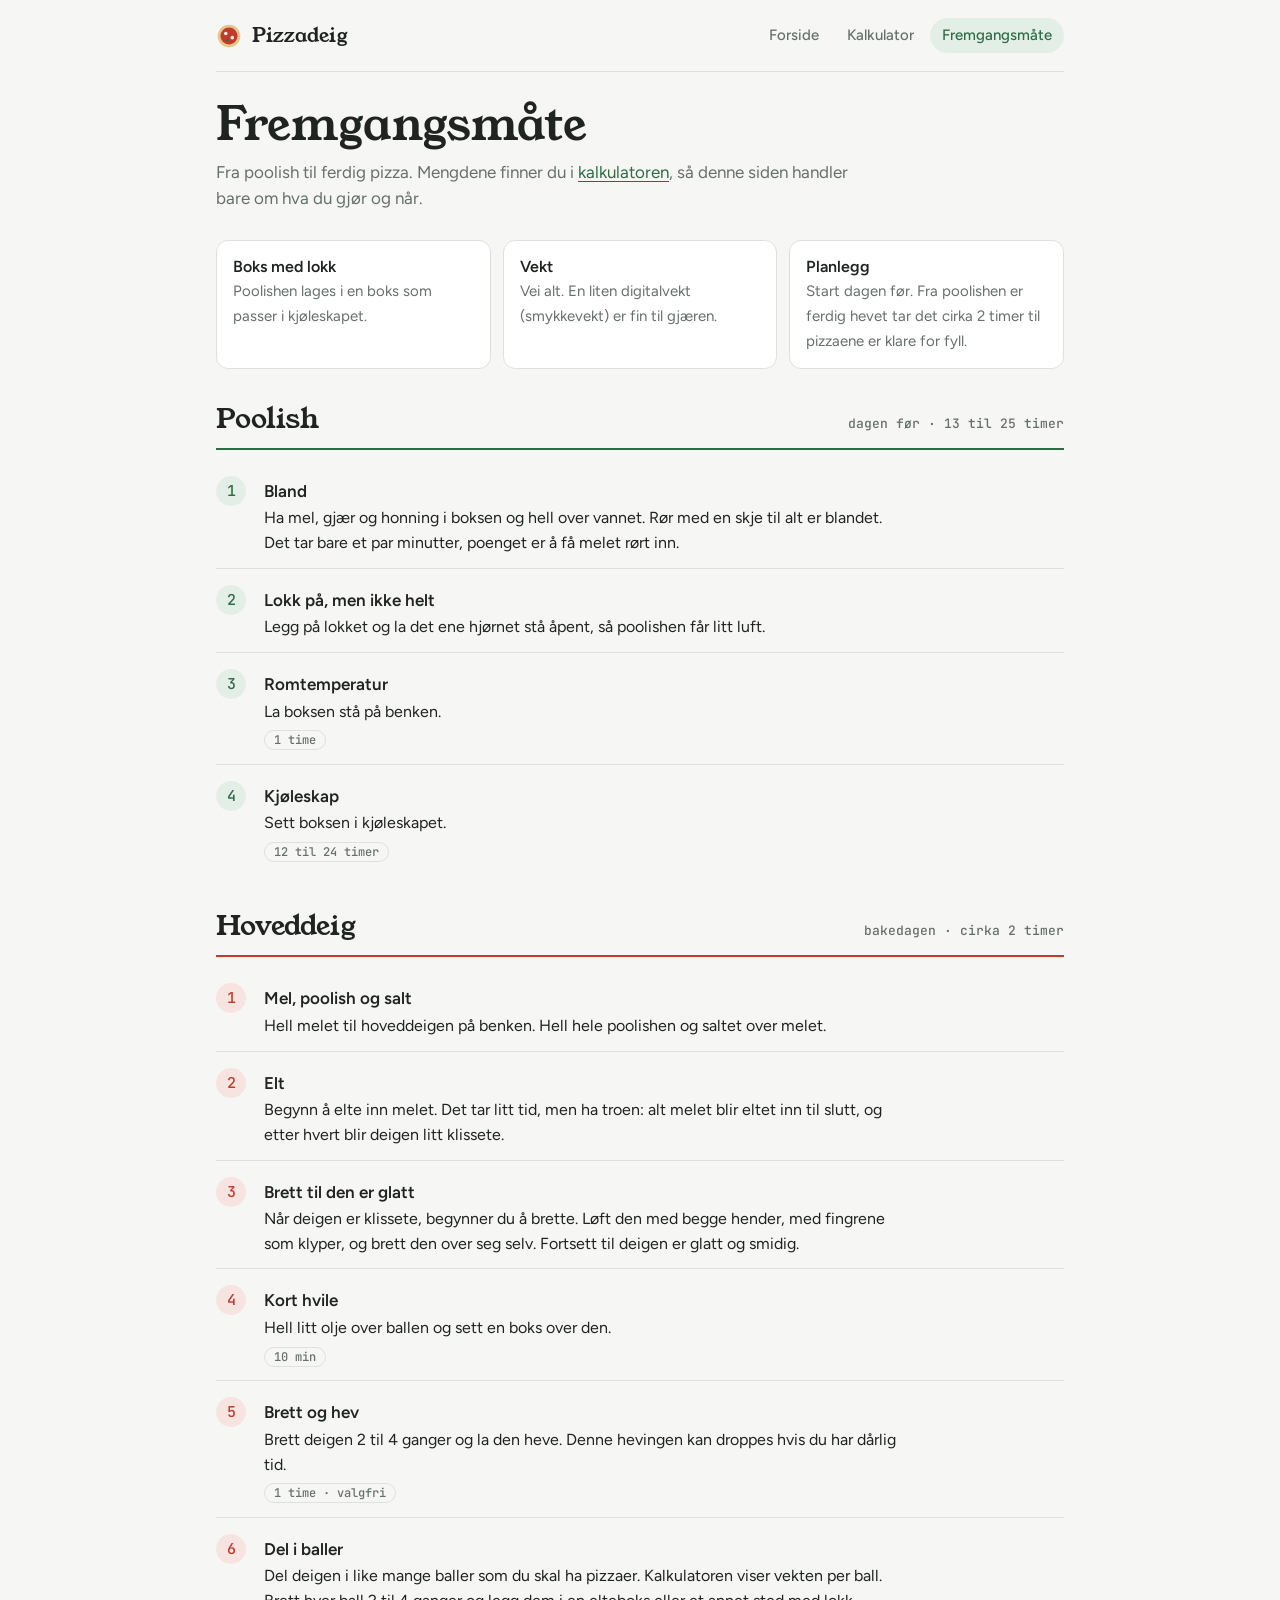
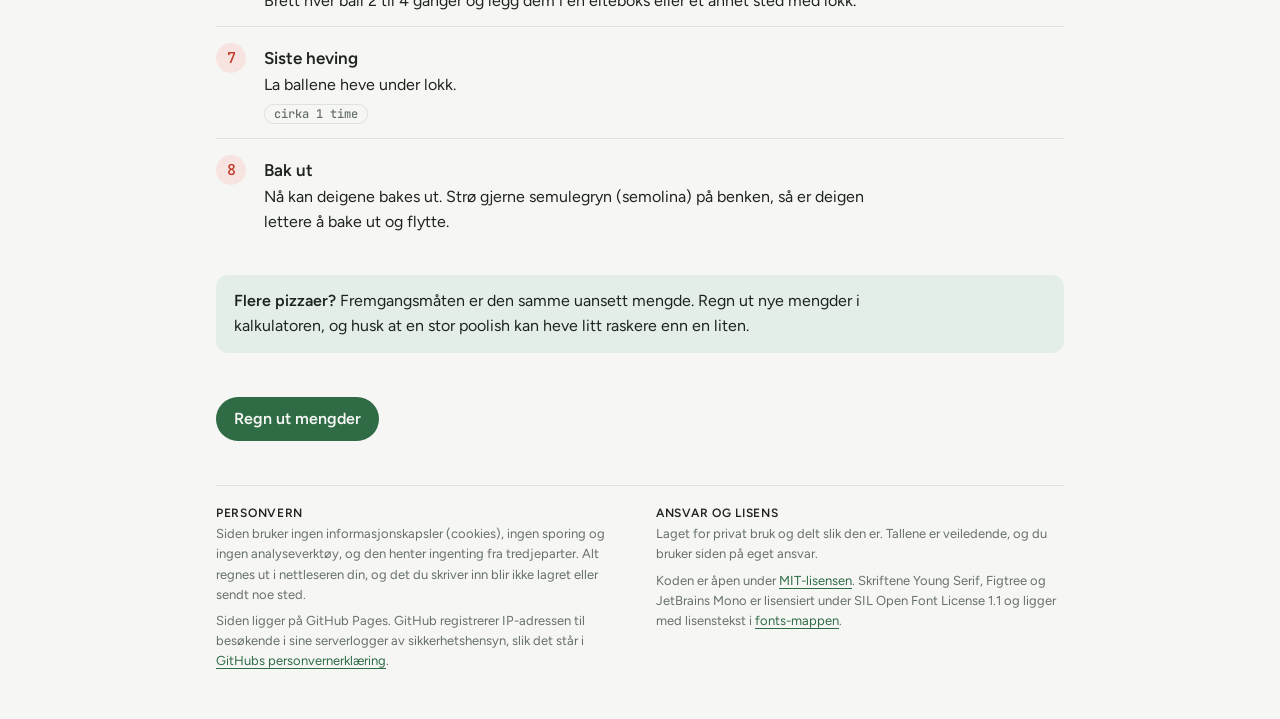
==== fremgangsmate.html @ bffe51b9 "Legg til forside og fremgangsmåte, flytt kalkulatoren til egen side Co-Authored-By: Claude Opus 5.5 " ====
<!doctype html>
<html lang="no">
<head>
<meta charset="utf-8">
<meta name="viewport" content="width=device-width, initial-scale=1">
<title>Fremgangsmåte · Pizzadeig</title>
<meta name="description" content="Steg for steg fra poolish til ferdig napolitansk pizza.">
<link rel="icon" href="data:image/svg+xml,%3Csvg xmlns='http://www.w3.org/2000/svg' viewBox='0 0 32 32'%3E%3Ccircle cx='16' cy='16' r='14' fill='%23e8c58a'/%3E%3Ccircle cx='16' cy='16' r='10.5' fill='%23c23b2a'/%3E%3Ccircle cx='12' cy='13' r='2.2' fill='%23f6f1e4'/%3E%3Ccircle cx='20' cy='18' r='2.2' fill='%23f6f1e4'/%3E%3Ccircle cx='14' cy='21' r='1.6' fill='%232f6b45'/%3E%3C/svg%3E">
<link rel="stylesheet" href="style.css">
<style>
.prep { display: grid; grid-template-columns: repeat(auto-fit, minmax(240px, 1fr)); gap: 12px; }
.prep div { background: var(--surface); border: 1px solid var(--line); border-radius: 12px; padding: 14px 16px; }
.prep b { display: block; font-weight: 600; }
.prep span { color: var(--muted); font-size: 15px; }
.phase { display: grid; gap: 14px; }
.phase-head { display: flex; flex-wrap: wrap; align-items: baseline; justify-content: space-between; gap: 4px 16px; border-bottom: 2px solid var(--line); padding-bottom: 8px; }
.phase-head h2 { font-family: var(--display); font-weight: 400; font-size: 28px; margin: 0; }
.phase-head .when { font: 500 13px var(--mono); color: var(--muted); }
.phase.pool .phase-head { border-color: var(--basil); }
.phase.main .phase-head { border-color: var(--tomato); }
ol.steps { list-style: none; counter-reset: s; margin: 0; padding: 0; display: grid; gap: 4px; }
ol.steps li { counter-increment: s; display: grid; grid-template-columns: 36px 1fr; gap: 12px; padding: 12px 0; border-bottom: 1px solid var(--line); }
ol.steps li:last-child { border-bottom: 0; }
ol.steps li::before { content: counter(s); font: 500 15px var(--mono); width: 30px; height: 30px; border-radius: 50%; display: grid; place-items: center; background: var(--basil-soft); color: var(--basil); }
.phase.main ol.steps li::before { background: var(--tomato-soft); color: var(--tomato); }
ol.steps h3 { margin: 2px 0 2px; font-size: 17px; font-weight: 600; }
ol.steps p { margin: 0; max-width: 64ch; }
.time { display: inline-block; margin-top: 6px; font: 500 12px var(--mono); color: var(--muted); border: 1px solid var(--line); border-radius: 999px; padding: 1px 9px; }
.tip { background: var(--basil-soft); border-radius: 12px; padding: 14px 18px; }
.tip p { margin: 0; max-width: 70ch; }
.cta { display: inline-block; background: var(--basil); color: var(--bg); text-decoration: none; font-weight: 600; padding: 10px 18px; border-radius: 999px; }
.cta:hover { filter: brightness(1.08); }
</style>
</head>
<body>
<div class="wrap">
  <nav class="site-nav" aria-label="Hovedmeny"><a class="brand" href="index.html"><svg viewBox="0 0 32 32" aria-hidden="true"><circle cx="16" cy="16" r="14" fill="#e8c58a"/><circle cx="16" cy="16" r="10.5" fill="#c23b2a"/><circle cx="12" cy="13" r="2.2" fill="#f6f1e4"/><circle cx="20" cy="18" r="2.2" fill="#f6f1e4"/><circle cx="14" cy="21" r="1.6" fill="#2f6b45"/></svg>Pizzadeig</a><ul><li><a href="index.html">Forside</a></li><li><a href="kalkulator.html">Kalkulator</a></li><li><a href="fremgangsmate.html" aria-current="page">Fremgangsmåte</a></li></ul></nav>
  <header>
    <h1>Fremgangsmåte</h1>
    <p class="lede">Fra poolish til ferdig pizza. Mengdene finner du i <a href="kalkulator.html">kalkulatoren</a>, så denne siden handler bare om hva du gjør og når.</p>
  </header>

  <section class="prep" aria-label="Før du starter">
    <div><b>Boks med lokk</b><span>Poolishen lages i en boks som passer i kjøleskapet.</span></div>
    <div><b>Vekt</b><span>Vei alt. En liten digitalvekt (smykkevekt) er fin til gjæren.</span></div>
    <div><b>Planlegg</b><span>Start dagen før. Fra poolishen er ferdig hevet tar det cirka 2 timer til pizzaene er klare for fyll.</span></div>
  </section>

  <section class="phase pool">
    <div class="phase-head"><h2>Poolish</h2><span class="when">dagen før · 13 til 25 timer</span></div>
    <ol class="steps">
      <li><div><h3>Bland</h3><p>Ha mel, gjær og honning i boksen og hell over vannet. Rør med en skje til alt er blandet. Det tar bare et par minutter, poenget er å få melet rørt inn.</p></div></li>
      <li><div><h3>Lokk på, men ikke helt</h3><p>Legg på lokket og la det ene hjørnet stå åpent, så poolishen får litt luft.</p></div></li>
      <li><div><h3>Romtemperatur</h3><p>La boksen stå på benken.</p><span class="time">1 time</span></div></li>
      <li><div><h3>Kjøleskap</h3><p>Sett boksen i kjøleskapet.</p><span class="time">12 til 24 timer</span></div></li>
    </ol>
  </section>

  <section class="phase main">
    <div class="phase-head"><h2>Hoveddeig</h2><span class="when">bakedagen · cirka 2 timer</span></div>
    <ol class="steps">
      <li><div><h3>Mel, poolish og salt</h3><p>Hell melet til hoveddeigen på benken. Hell hele poolishen og saltet over melet.</p></div></li>
      <li><div><h3>Elt</h3><p>Begynn å elte inn melet. Det tar litt tid, men ha troen: alt melet blir eltet inn til slutt, og etter hvert blir deigen litt klissete.</p></div></li>
      <li><div><h3>Brett til den er glatt</h3><p>Når deigen er klissete, begynner du å brette. Løft den med begge hender, med fingrene som klyper, og brett den over seg selv. Fortsett til deigen er glatt og smidig.</p></div></li>
      <li><div><h3>Kort hvile</h3><p>Hell litt olje over ballen og sett en boks over den.</p><span class="time">10 min</span></div></li>
      <li><div><h3>Brett og hev</h3><p>Brett deigen 2 til 4 ganger og la den heve. Denne hevingen kan droppes hvis du har dårlig tid.</p><span class="time">1 time · valgfri</span></div></li>
      <li><div><h3>Del i baller</h3><p>Del deigen i like mange baller som du skal ha pizzaer. Kalkulatoren viser vekten per ball. Brett hver ball 2 til 4 ganger og legg dem i en elteboks eller et annet sted med lokk.</p></div></li>
      <li><div><h3>Siste heving</h3><p>La ballene heve under lokk.</p><span class="time">cirka 1 time</span></div></li>
      <li><div><h3>Bak ut</h3><p>Nå kan deigene bakes ut. Strø gjerne semulegryn (semolina) på benken, så er deigen lettere å bake ut og flytte.</p></div></li>
    </ol>
  </section>

  <div class="tip"><p><strong>Flere pizzaer?</strong> Fremgangsmåten er den samme uansett mengde. Regn ut nye mengder i kalkulatoren, og husk at en stor poolish kan heve litt raskere enn en liten.</p></div>
  <p><a class="cta" href="kalkulator.html">Regn ut mengder</a></p>

  <footer class="about">
    <div>
      <h2>Personvern</h2>
      <p>Siden bruker ingen informasjonskapsler (cookies), ingen sporing og ingen analyseverktøy, og den henter ingenting fra tredjeparter. Alt regnes ut i nettleseren din, og det du skriver inn blir ikke lagret eller sendt noe sted.</p>
      <p>Siden ligger på GitHub Pages. GitHub registrerer IP-adressen til besøkende i sine serverlogger av sikkerhetshensyn, slik det står i <a href="https://docs.github.com/en/site-policy/privacy-policies/github-general-privacy-statement" rel="noopener">GitHubs personvernerklæring</a>.</p>
    </div>
    <div>
      <h2>Ansvar og lisens</h2>
      <p>Laget for privat bruk og delt slik den er. Tallene er veiledende, og du bruker siden på eget ansvar.</p>
      <p>Koden er åpen under <a href="https://github.com/PederMyhrer/pizzadeig/blob/main/LICENSE" rel="noopener">MIT-lisensen</a>. Skriftene Young Serif, Figtree og JetBrains Mono er lisensiert under SIL Open Font License 1.1 og ligger med lisenstekst i <a href="https://github.com/PederMyhrer/pizzadeig/tree/main/fonts" rel="noopener">fonts-mappen</a>.</p>
    </div>
  </footer>
</div>

</body>
</html>
---- style.css ----
/* Felles stil for alle sider: lokale fonter, fargetokens, meny og bunntekst */
@font-face { font-family: "Young Serif"; src: url("fonts/young-serif-latin-400-normal.woff2") format("woff2"); font-weight: 400; font-display: swap; }
@font-face { font-family: "Figtree"; src: url("fonts/figtree-latin-400-normal.woff2") format("woff2"); font-weight: 400; font-display: swap; }
@font-face { font-family: "Figtree"; src: url("fonts/figtree-latin-500-normal.woff2") format("woff2"); font-weight: 500; font-display: swap; }
@font-face { font-family: "Figtree"; src: url("fonts/figtree-latin-600-normal.woff2") format("woff2"); font-weight: 600; font-display: swap; }
@font-face { font-family: "JetBrains Mono"; src: url("fonts/jetbrains-mono-latin-500-normal.woff2") format("woff2"); font-weight: 500; font-display: swap; }

:root {
  --bg: #f6f7f4; --surface: #ffffff; --ink: #1f2420; --muted: #66706a;
  --line: #dde2dc; --basil: #2f6b45; --basil-soft: #e3efe6; --tomato: #c23b2a; --tomato-soft: #f7e4e0;
  --display: "Young Serif", Georgia, serif;
  --body: "Figtree", system-ui, sans-serif;
  --mono: "JetBrains Mono", ui-monospace, monospace;
  color-scheme: light;
}
@media (prefers-color-scheme: dark) {
  :root {
    --bg: #141815; --surface: #1c211d; --ink: #e9ede8; --muted: #9aa49d;
    --line: #2e3530; --basil: #7cc495; --basil-soft: #1f3327; --tomato: #ef7462; --tomato-soft: #3a211d;
    color-scheme: dark;
  }
}

*, *::before, *::after { box-sizing: border-box; }
html { -webkit-text-size-adjust: 100%; }
body { margin: 0; background: var(--bg); color: var(--ink); font-family: var(--body); font-size: 16px; line-height: 1.55; }
.wrap { max-width: 880px; margin: 0 auto; padding-inline: 16px; padding-block: 0 48px; display: grid; gap: 28px; }
h1, h2, h3 { text-wrap: balance; }
h1 { font-family: var(--display); font-weight: 400; font-size: clamp(30px, 6.5vw, 46px); line-height: 1.1; margin: 0; }
.lede { color: var(--muted); margin: 8px 0 0; max-width: 60ch; font-size: 17px; }
.num { font-family: var(--mono); font-variant-numeric: tabular-nums; }
a { color: var(--basil); text-underline-offset: 3px; }
a:focus-visible, button:focus-visible, input:focus-visible { outline: 2px solid var(--basil); outline-offset: 2px; }

/* Meny */
.site-nav { display: flex; flex-wrap: wrap; align-items: center; justify-content: space-between; gap: 8px 20px; padding-block: 18px; border-bottom: 1px solid var(--line); }
.brand { display: inline-flex; align-items: center; gap: 10px; font-family: var(--display); font-size: 20px; color: var(--ink); text-decoration: none; }
.brand svg { width: 26px; height: 26px; flex: none; }
.site-nav ul { display: flex; gap: 4px; list-style: none; margin: 0; padding: 0; }
.site-nav ul a { display: block; padding: 6px 12px; border-radius: 999px; color: var(--muted); text-decoration: none; font-weight: 500; font-size: 15px; }
.site-nav ul a:hover { color: var(--ink); background: var(--surface); }
.site-nav ul a[aria-current="page"] { color: var(--basil); background: var(--basil-soft); }

/* Bunntekst */
footer.about { border-top: 1px solid var(--line); padding-top: 20px; color: var(--muted); font-size: 13px; display: grid; grid-template-columns: repeat(auto-fit, minmax(260px, 1fr)); gap: 16px 32px; }
footer.about h2 { font: 600 12px var(--body); letter-spacing: .06em; text-transform: uppercase; color: var(--ink); margin: 0 0 4px; }
footer.about p { margin: 0; max-width: 70ch; }
footer.about p + p { margin-top: 6px; }
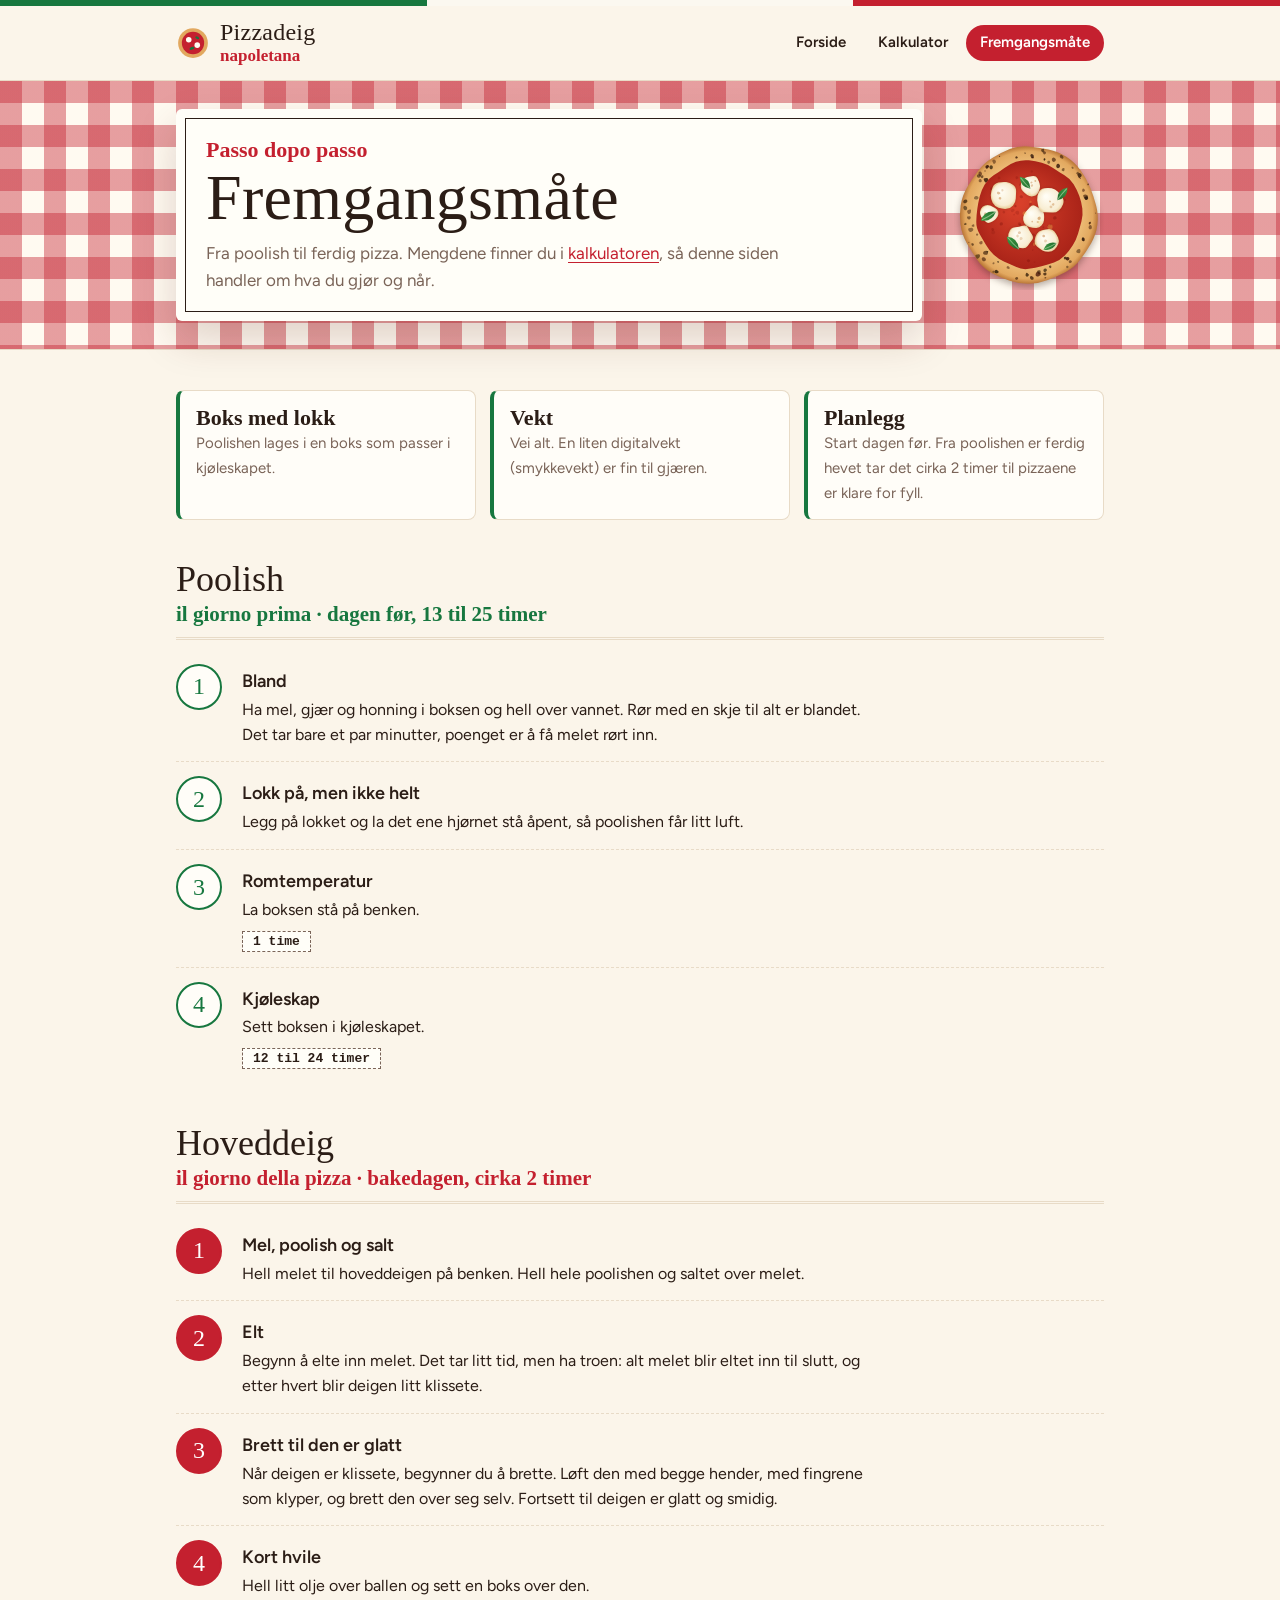
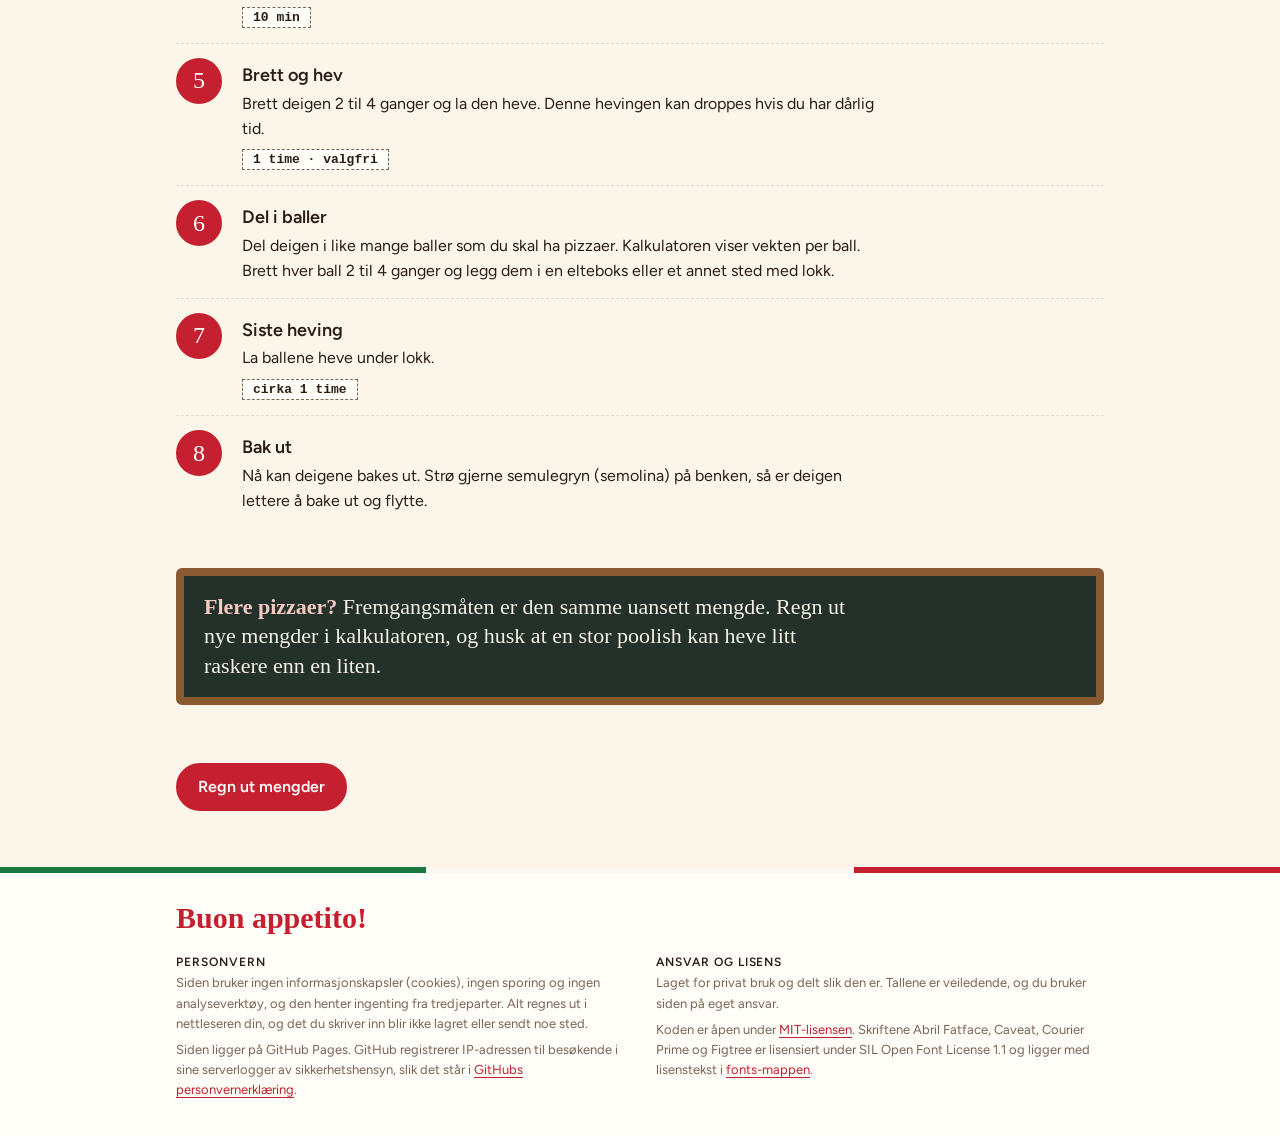
==== commit 6fb96251: "Pizzeria-design: rutete duk, tavle, bestillingslapp og tegnet margherita Co-Authored-By: Claude Opus" ====
--- a/fremgangsmate.html
+++ b/fremgangsmate.html
@@ -5,41 +5,45 @@
 <meta name="viewport" content="width=device-width, initial-scale=1">
 <title>Fremgangsmåte · Pizzadeig</title>
 <meta name="description" content="Steg for steg fra poolish til ferdig napolitansk pizza.">
-<link rel="icon" href="data:image/svg+xml,%3Csvg xmlns='http://www.w3.org/2000/svg' viewBox='0 0 32 32'%3E%3Ccircle cx='16' cy='16' r='14' fill='%23e8c58a'/%3E%3Ccircle cx='16' cy='16' r='10.5' fill='%23c23b2a'/%3E%3Ccircle cx='12' cy='13' r='2.2' fill='%23f6f1e4'/%3E%3Ccircle cx='20' cy='18' r='2.2' fill='%23f6f1e4'/%3E%3Ccircle cx='14' cy='21' r='1.6' fill='%232f6b45'/%3E%3C/svg%3E">
+<meta name="theme-color" content="#c4202f">
+<link rel="icon" href="data:image/svg+xml,%3Csvg xmlns='http://www.w3.org/2000/svg' viewBox='0 0 32 32'%3E%3Ccircle cx='16' cy='16' r='14' fill='%23e2a85f'/%3E%3Ccircle cx='16' cy='16' r='10.5' fill='%23c4202f'/%3E%3Ccircle cx='12' cy='13' r='2.6' fill='%23fffdf4'/%3E%3Ccircle cx='20' cy='18' r='2.6' fill='%23fffdf4'/%3E%3Cellipse cx='15' cy='21' rx='2.4' ry='1.3' fill='%2317773f'/%3E%3C/svg%3E">
 <link rel="stylesheet" href="style.css">
 <style>
-.prep { display: grid; grid-template-columns: repeat(auto-fit, minmax(240px, 1fr)); gap: 12px; }
-.prep div { background: var(--surface); border: 1px solid var(--line); border-radius: 12px; padding: 14px 16px; }
-.prep b { display: block; font-weight: 600; }
+.btns { display: flex; flex-wrap: wrap; gap: 10px; margin-top: 18px; }
+.btn { display: inline-block; padding: 10px 20px; border-radius: 999px; font-weight: 600; text-decoration: none; border: 2px solid var(--red); }
+.btn.solid { background: var(--red); color: #fff; }
+.btn.solid:hover { filter: brightness(1.08); }
+.btn.ghost { color: var(--red); }
+.btn.ghost:hover { background: var(--red-soft); }
+
+.prep { display: grid; grid-template-columns: repeat(auto-fit, minmax(240px, 1fr)); gap: 14px; }
+.prep div { background: var(--surface); border: 1px solid var(--line); border-left: 4px solid var(--green); border-radius: 8px; padding: 14px 16px; }
+.prep b { display: block; font: 700 22px var(--hand); }
 .prep span { color: var(--muted); font-size: 15px; }
-.phase { display: grid; gap: 14px; }
-.phase-head { display: flex; flex-wrap: wrap; align-items: baseline; justify-content: space-between; gap: 4px 16px; border-bottom: 2px solid var(--line); padding-bottom: 8px; }
-.phase-head h2 { font-family: var(--display); font-weight: 400; font-size: 28px; margin: 0; }
-.phase-head .when { font: 500 13px var(--mono); color: var(--muted); }
-.phase.pool .phase-head { border-color: var(--basil); }
-.phase.main .phase-head { border-color: var(--tomato); }
-ol.steps { list-style: none; counter-reset: s; margin: 0; padding: 0; display: grid; gap: 4px; }
-ol.steps li { counter-increment: s; display: grid; grid-template-columns: 36px 1fr; gap: 12px; padding: 12px 0; border-bottom: 1px solid var(--line); }
+.phase { display: grid; gap: 10px; }
+.phase .section-title { padding-bottom: 10px; border-bottom: 3px double var(--line); }
+.phase.main .section-title small { color: var(--red); }
+ol.steps { list-style: none; counter-reset: s; margin: 0; padding: 0; }
+ol.steps li { counter-increment: s; display: grid; grid-template-columns: 52px 1fr; gap: 14px; padding: 14px 0; border-bottom: 1px dashed var(--line); }
 ol.steps li:last-child { border-bottom: 0; }
-ol.steps li::before { content: counter(s); font: 500 15px var(--mono); width: 30px; height: 30px; border-radius: 50%; display: grid; place-items: center; background: var(--basil-soft); color: var(--basil); }
-.phase.main ol.steps li::before { background: var(--tomato-soft); color: var(--tomato); }
-ol.steps h3 { margin: 2px 0 2px; font-size: 17px; font-weight: 600; }
+ol.steps li::before { content: counter(s); font: 400 24px var(--display); width: 46px; height: 46px; border-radius: 50%; display: grid; place-items: center; color: var(--green); border: 2px solid var(--green); background: var(--surface); }
+.phase.main ol.steps li::before { color: #fff; border-color: var(--red); background: var(--red); }
+ol.steps h3 { margin: 4px 0 2px; font-size: 18px; font-weight: 600; }
 ol.steps p { margin: 0; max-width: 64ch; }
-.time { display: inline-block; margin-top: 6px; font: 500 12px var(--mono); color: var(--muted); border: 1px solid var(--line); border-radius: 999px; padding: 1px 9px; }
-.tip { background: var(--basil-soft); border-radius: 12px; padding: 14px 18px; }
-.tip p { margin: 0; max-width: 70ch; }
-.cta { display: inline-block; background: var(--basil); color: var(--bg); text-decoration: none; font-weight: 600; padding: 10px 18px; border-radius: 999px; }
-.cta:hover { filter: brightness(1.08); }
+.time { display: inline-block; margin-top: 8px; font: 700 13px var(--type); color: var(--ink); background: var(--paper); border: 1px dashed var(--muted); padding: 2px 10px; }
+.tip { background: var(--chalk-bg); color: var(--chalk); border: 8px solid var(--wood); border-radius: 6px; padding: 16px 20px; font: 500 22px/1.35 var(--hand); }
+.tip p { margin: 0; max-width: 60ch; }
+.tip strong { color: #f6c9c2; }
 </style>
 </head>
 <body>
-<div class="wrap">
-  <nav class="site-nav" aria-label="Hovedmeny"><a class="brand" href="index.html"><svg viewBox="0 0 32 32" aria-hidden="true"><circle cx="16" cy="16" r="14" fill="#e8c58a"/><circle cx="16" cy="16" r="10.5" fill="#c23b2a"/><circle cx="12" cy="13" r="2.2" fill="#f6f1e4"/><circle cx="20" cy="18" r="2.2" fill="#f6f1e4"/><circle cx="14" cy="21" r="1.6" fill="#2f6b45"/></svg>Pizzadeig</a><ul><li><a href="index.html">Forside</a></li><li><a href="kalkulator.html">Kalkulator</a></li><li><a href="fremgangsmate.html" aria-current="page">Fremgangsmåte</a></li></ul></nav>
-  <header>
-    <h1>Fremgangsmåte</h1>
-    <p class="lede">Fra poolish til ferdig pizza. Mengdene finner du i <a href="kalkulator.html">kalkulatoren</a>, så denne siden handler bare om hva du gjør og når.</p>
-  </header>
-
+<div class="tricolore"></div>
+<div class="wrap"><nav class="site-nav" aria-label="Hovedmeny"><a class="brand" href="index.html"><svg viewBox="0 0 32 32" aria-hidden="true"><circle cx="16" cy="16" r="14" fill="#e2a85f"/><circle cx="16" cy="16" r="10.5" fill="#c4202f"/><circle cx="12" cy="13" r="2.6" fill="#fffdf4"/><circle cx="20" cy="18" r="2.6" fill="#fffdf4"/><ellipse cx="15" cy="21" rx="2.4" ry="1.3" fill="#17773f" transform="rotate(-20 15 21)"/><ellipse cx="20" cy="11" rx="2" ry="1.1" fill="#17773f" transform="rotate(30 20 11)"/></svg><span><b>Pizzadeig</b><i>napoletana</i></span></a><ul><li><a href="index.html">Forside</a></li><li><a href="kalkulator.html">Kalkulator</a></li><li><a href="fremgangsmate.html" aria-current="page">Fremgangsmåte</a></li></ul></nav></div>
+<header class="cloth small"><div class="wrap">
+  <div class="menu-card"><p class="eyebrow">Passo dopo passo</p><h1>Fremgangsmåte</h1><p class="lede">Fra poolish til ferdig pizza. Mengdene finner du i <a href="kalkulator.html">kalkulatoren</a>, så denne siden handler om hva du gjør og når.</p></div>
+  <canvas class="pizza" data-seed="5" role="img" aria-label="Tegning av en margherita"></canvas>
+</div></header>
+<main class="wrap content">
   <section class="prep" aria-label="Før du starter">
     <div><b>Boks med lokk</b><span>Poolishen lages i en boks som passer i kjøleskapet.</span></div>
     <div><b>Vekt</b><span>Vei alt. En liten digitalvekt (smykkevekt) er fin til gjæren.</span></div>
@@ -47,7 +51,7 @@
   </section>
 
   <section class="phase pool">
-    <div class="phase-head"><h2>Poolish</h2><span class="when">dagen før · 13 til 25 timer</span></div>
+    <h2 class="section-title">Poolish<small>il giorno prima · dagen før, 13 til 25 timer</small></h2>
     <ol class="steps">
       <li><div><h3>Bland</h3><p>Ha mel, gjær og honning i boksen og hell over vannet. Rør med en skje til alt er blandet. Det tar bare et par minutter, poenget er å få melet rørt inn.</p></div></li>
       <li><div><h3>Lokk på, men ikke helt</h3><p>Legg på lokket og la det ene hjørnet stå åpent, så poolishen får litt luft.</p></div></li>
@@ -57,7 +61,7 @@
   </section>
 
   <section class="phase main">
-    <div class="phase-head"><h2>Hoveddeig</h2><span class="when">bakedagen · cirka 2 timer</span></div>
+    <h2 class="section-title">Hoveddeig<small>il giorno della pizza · bakedagen, cirka 2 timer</small></h2>
     <ol class="steps">
       <li><div><h3>Mel, poolish og salt</h3><p>Hell melet til hoveddeigen på benken. Hell hele poolishen og saltet over melet.</p></div></li>
       <li><div><h3>Elt</h3><p>Begynn å elte inn melet. Det tar litt tid, men ha troen: alt melet blir eltet inn til slutt, og etter hvert blir deigen litt klissete.</p></div></li>
@@ -71,8 +75,10 @@
   </section>
 
   <div class="tip"><p><strong>Flere pizzaer?</strong> Fremgangsmåten er den samme uansett mengde. Regn ut nye mengder i kalkulatoren, og husk at en stor poolish kan heve litt raskere enn en liten.</p></div>
-  <p><a class="cta" href="kalkulator.html">Regn ut mengder</a></p>
-
+  <div class="btns"><a class="btn solid" href="kalkulator.html">Regn ut mengder</a></div>
+</main>
+<div class="site-foot"><div class="wrap">
+  <p class="ciao">Buon appetito!</p>
   <footer class="about">
     <div>
       <h2>Personvern</h2>
@@ -82,10 +88,11 @@
     <div>
       <h2>Ansvar og lisens</h2>
       <p>Laget for privat bruk og delt slik den er. Tallene er veiledende, og du bruker siden på eget ansvar.</p>
-      <p>Koden er åpen under <a href="https://github.com/PederMyhrer/pizzadeig/blob/main/LICENSE" rel="noopener">MIT-lisensen</a>. Skriftene Young Serif, Figtree og JetBrains Mono er lisensiert under SIL Open Font License 1.1 og ligger med lisenstekst i <a href="https://github.com/PederMyhrer/pizzadeig/tree/main/fonts" rel="noopener">fonts-mappen</a>.</p>
+      <p>Koden er åpen under <a href="https://github.com/PederMyhrer/pizzadeig/blob/main/LICENSE" rel="noopener">MIT-lisensen</a>. Skriftene Abril Fatface, Caveat, Courier Prime og Figtree er lisensiert under SIL Open Font License 1.1 og ligger med lisenstekst i <a href="https://github.com/PederMyhrer/pizzadeig/tree/main/fonts" rel="noopener">fonts-mappen</a>.</p>
     </div>
   </footer>
-</div>
+</div></div>
+<script src="pizza.js"></script>
 
 </body>
 </html>
--- a/style.css
+++ b/style.css
@@ -1,22 +1,30 @@
-/* Felles stil for alle sider: lokale fonter, fargetokens, meny og bunntekst */
-@font-face { font-family: "Young Serif"; src: url("fonts/young-serif-latin-400-normal.woff2") format("woff2"); font-weight: 400; font-display: swap; }
+/* Pizzeria-stil: rutete duk, flaggstripe, plakattypografi, tavle og bestillingslapp */
+@font-face { font-family: "Abril Fatface"; src: url("fonts/abril-fatface-latin-400-normal.woff2") format("woff2"); font-weight: 400; font-display: swap; }
+@font-face { font-family: "Caveat"; src: url("fonts/caveat-latin-500-normal.woff2") format("woff2"); font-weight: 500; font-display: swap; }
+@font-face { font-family: "Caveat"; src: url("fonts/caveat-latin-700-normal.woff2") format("woff2"); font-weight: 700; font-display: swap; }
+@font-face { font-family: "Courier Prime"; src: url("fonts/courier-prime-latin-400-normal.woff2") format("woff2"); font-weight: 400; font-display: swap; }
+@font-face { font-family: "Courier Prime"; src: url("fonts/courier-prime-latin-700-normal.woff2") format("woff2"); font-weight: 700; font-display: swap; }
 @font-face { font-family: "Figtree"; src: url("fonts/figtree-latin-400-normal.woff2") format("woff2"); font-weight: 400; font-display: swap; }
 @font-face { font-family: "Figtree"; src: url("fonts/figtree-latin-500-normal.woff2") format("woff2"); font-weight: 500; font-display: swap; }
 @font-face { font-family: "Figtree"; src: url("fonts/figtree-latin-600-normal.woff2") format("woff2"); font-weight: 600; font-display: swap; }
-@font-face { font-family: "JetBrains Mono"; src: url("fonts/jetbrains-mono-latin-500-normal.woff2") format("woff2"); font-weight: 500; font-display: swap; }
 
 :root {
-  --bg: #f6f7f4; --surface: #ffffff; --ink: #1f2420; --muted: #66706a;
-  --line: #dde2dc; --basil: #2f6b45; --basil-soft: #e3efe6; --tomato: #c23b2a; --tomato-soft: #f7e4e0;
-  --display: "Young Serif", Georgia, serif;
+  --bg: #fbf5ea; --surface: #fffdf8; --ink: #2b1d16; --muted: #7a6458; --line: #e8dbc7;
+  --red: #c4202f; --red-soft: #f8e1dc; --green: #17773f; --green-soft: #e1efe2;
+  --paper: #fffef8; --cloth: #fffaf1; --check: rgba(196, 32, 47, .42); --plate-shadow: rgba(80, 30, 15, .18);
+  --chalk-bg: #24302a; --chalk: #f3efe4; --chalk-dim: #c9c3b2; --wood: #8a5a33;
+  --display: "Abril Fatface", "Didot", Georgia, serif;
+  --hand: "Caveat", "Segoe Print", cursive;
   --body: "Figtree", system-ui, sans-serif;
-  --mono: "JetBrains Mono", ui-monospace, monospace;
+  --type: "Courier Prime", "Courier New", monospace;
   color-scheme: light;
 }
 @media (prefers-color-scheme: dark) {
   :root {
-    --bg: #141815; --surface: #1c211d; --ink: #e9ede8; --muted: #9aa49d;
-    --line: #2e3530; --basil: #7cc495; --basil-soft: #1f3327; --tomato: #ef7462; --tomato-soft: #3a211d;
+    --bg: #18110e; --surface: #221915; --ink: #f3e9dc; --muted: #b7a493; --line: #3a2c24;
+    --red: #ec5a4f; --red-soft: #3b1f1b; --green: #6cc28a; --green-soft: #1d2e22;
+    --paper: #2a201b; --cloth: #231915; --check: rgba(190, 40, 45, .38); --plate-shadow: rgba(0, 0, 0, .45);
+    --chalk-bg: #1c2621; --wood: #6b4527;
     color-scheme: dark;
   }
 }
@@ -24,25 +32,55 @@
 *, *::before, *::after { box-sizing: border-box; }
 html { -webkit-text-size-adjust: 100%; }
 body { margin: 0; background: var(--bg); color: var(--ink); font-family: var(--body); font-size: 16px; line-height: 1.55; }
-.wrap { max-width: 880px; margin: 0 auto; padding-inline: 16px; padding-block: 0 48px; display: grid; gap: 28px; }
 h1, h2, h3 { text-wrap: balance; }
-h1 { font-family: var(--display); font-weight: 400; font-size: clamp(30px, 6.5vw, 46px); line-height: 1.1; margin: 0; }
-.lede { color: var(--muted); margin: 8px 0 0; max-width: 60ch; font-size: 17px; }
-.num { font-family: var(--mono); font-variant-numeric: tabular-nums; }
-a { color: var(--basil); text-underline-offset: 3px; }
-a:focus-visible, button:focus-visible, input:focus-visible { outline: 2px solid var(--basil); outline-offset: 2px; }
+a { color: var(--red); text-underline-offset: 3px; }
+a:focus-visible, button:focus-visible, input:focus-visible { outline: 2px solid var(--red); outline-offset: 2px; }
+.wrap { max-width: 960px; margin: 0 auto; padding-inline: 16px; }
+.content { display: grid; gap: 40px; padding-block: 40px 56px; }
+
+/* Flaggstripe */
+.tricolore { height: 6px; background: linear-gradient(90deg, #17773f 0 33.33%, #fbf8f0 33.33% 66.66%, #c4202f 66.66%); }
 
 /* Meny */
-.site-nav { display: flex; flex-wrap: wrap; align-items: center; justify-content: space-between; gap: 8px 20px; padding-block: 18px; border-bottom: 1px solid var(--line); }
-.brand { display: inline-flex; align-items: center; gap: 10px; font-family: var(--display); font-size: 20px; color: var(--ink); text-decoration: none; }
-.brand svg { width: 26px; height: 26px; flex: none; }
-.site-nav ul { display: flex; gap: 4px; list-style: none; margin: 0; padding: 0; }
-.site-nav ul a { display: block; padding: 6px 12px; border-radius: 999px; color: var(--muted); text-decoration: none; font-weight: 500; font-size: 15px; }
-.site-nav ul a:hover { color: var(--ink); background: var(--surface); }
-.site-nav ul a[aria-current="page"] { color: var(--basil); background: var(--basil-soft); }
+.site-nav { display: flex; flex-wrap: wrap; align-items: center; justify-content: space-between; gap: 8px 20px; padding-block: 14px; }
+.brand { display: inline-flex; align-items: center; gap: 10px; color: var(--ink); text-decoration: none; line-height: 1; }
+.brand svg { width: 34px; height: 34px; flex: none; }
+.brand b { font-family: var(--display); font-weight: 400; font-size: 24px; letter-spacing: .01em; }
+.brand i { display: block; font: 700 17px var(--hand); color: var(--red); font-style: normal; margin-top: 2px; }
+.site-nav ul { display: flex; flex-wrap: wrap; gap: 4px; list-style: none; margin: 0; padding: 0; }
+.site-nav ul a { display: block; padding: 6px 14px; border-radius: 999px; color: var(--ink); text-decoration: none; font-weight: 600; font-size: 15px; }
+.site-nav ul a:hover { background: var(--red-soft); }
+.site-nav ul a[aria-current="page"] { background: var(--red); color: #fff; }
+
+/* Rutete duk med tallerken */
+.cloth { background-color: var(--cloth);
+  background-image:
+    linear-gradient(90deg, var(--check) 50%, transparent 50%),
+    linear-gradient(var(--check) 50%, transparent 50%);
+  background-size: 44px 44px; border-block: 1px solid var(--line); }
+.cloth .wrap { padding-block: 40px; display: grid; grid-template-columns: minmax(0, 1fr) auto; align-items: center; gap: 24px 32px; }
+.menu-card { background: var(--paper); border-radius: 6px; padding: 28px 30px; box-shadow: 0 18px 40px var(--plate-shadow); position: relative; outline: 1px solid var(--ink); outline-offset: -10px; min-width: 0; }
+.menu-card .eyebrow { font: 700 22px var(--hand); color: var(--red); margin: 0; }
+.menu-card h1 { font-family: var(--display); font-weight: 400; font-size: clamp(38px, 8vw, 64px); line-height: 1.02; margin: 2px 0 10px; letter-spacing: .005em; }
+.menu-card .lede { margin: 0; color: var(--muted); max-width: 52ch; font-size: 17px; }
+canvas.pizza { display: block; width: min(340px, 78vw); aspect-ratio: 1; max-width: 100%; }
+.cloth.small .wrap { padding-block: 28px; }
+.cloth.small canvas.pizza { width: 150px; }
+@media (max-width: 680px) {
+  .cloth .wrap { grid-template-columns: 1fr; justify-items: center; }
+  .cloth.small canvas.pizza { display: none; }
+  .menu-card { padding: 24px 22px; }
+}
+
+/* Seksjonstitler */
+.section-title { font-family: var(--display); font-weight: 400; font-size: clamp(28px, 5vw, 36px); margin: 0; line-height: 1.1; }
+.section-title small { display: block; font: 700 21px var(--hand); color: var(--green); margin-top: 2px; }
 
 /* Bunntekst */
-footer.about { border-top: 1px solid var(--line); padding-top: 20px; color: var(--muted); font-size: 13px; display: grid; grid-template-columns: repeat(auto-fit, minmax(260px, 1fr)); gap: 16px 32px; }
-footer.about h2 { font: 600 12px var(--body); letter-spacing: .06em; text-transform: uppercase; color: var(--ink); margin: 0 0 4px; }
+.site-foot { border-top: 6px solid transparent; border-image: linear-gradient(90deg, #17773f 0 33.33%, #fbf8f0 33.33% 66.66%, #c4202f 66.66%) 1; background: var(--surface); }
+.site-foot .wrap { padding-block: 28px 36px; display: grid; gap: 20px; }
+.ciao { font: 700 30px var(--hand); color: var(--red); margin: 0; }
+footer.about { color: var(--muted); font-size: 13px; display: grid; grid-template-columns: repeat(auto-fit, minmax(260px, 1fr)); gap: 16px 32px; }
+footer.about h2 { font: 600 12px var(--body); letter-spacing: .08em; text-transform: uppercase; color: var(--ink); margin: 0 0 4px; }
 footer.about p { margin: 0; max-width: 70ch; }
 footer.about p + p { margin-top: 6px; }
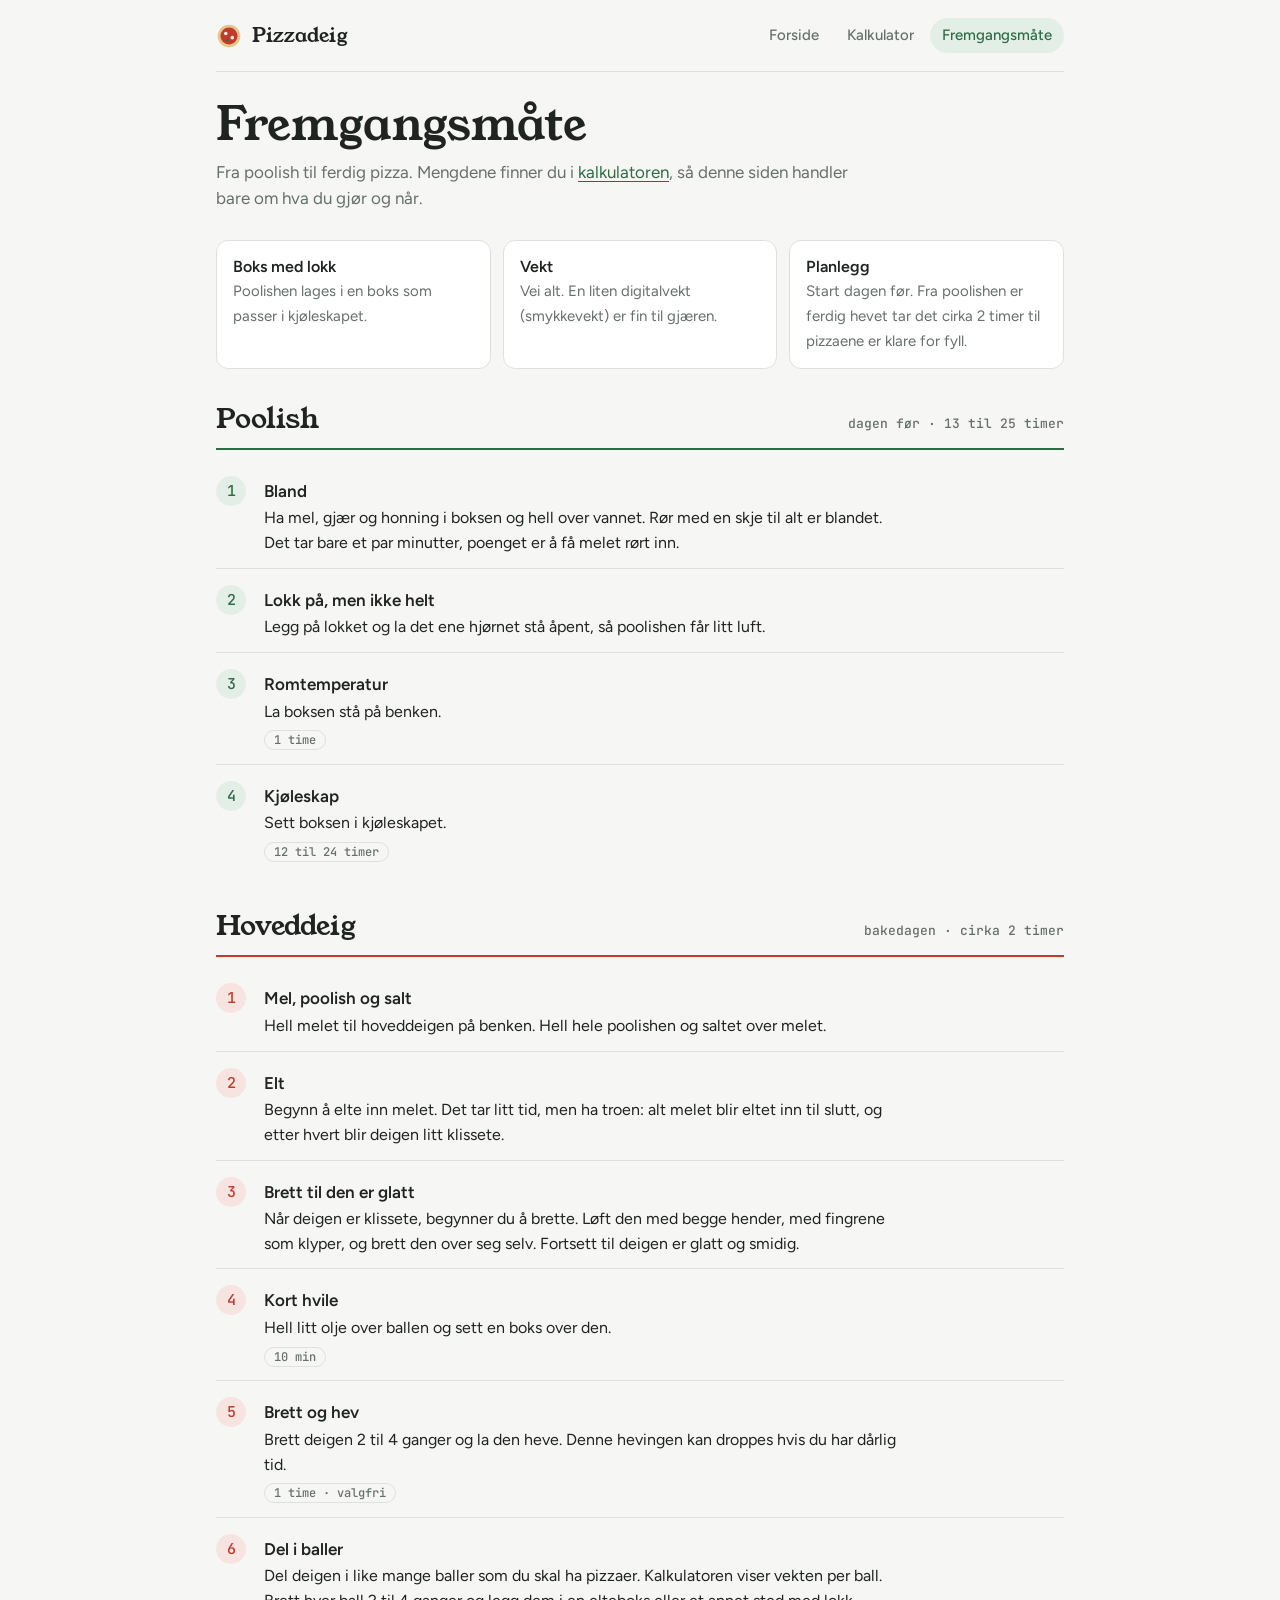
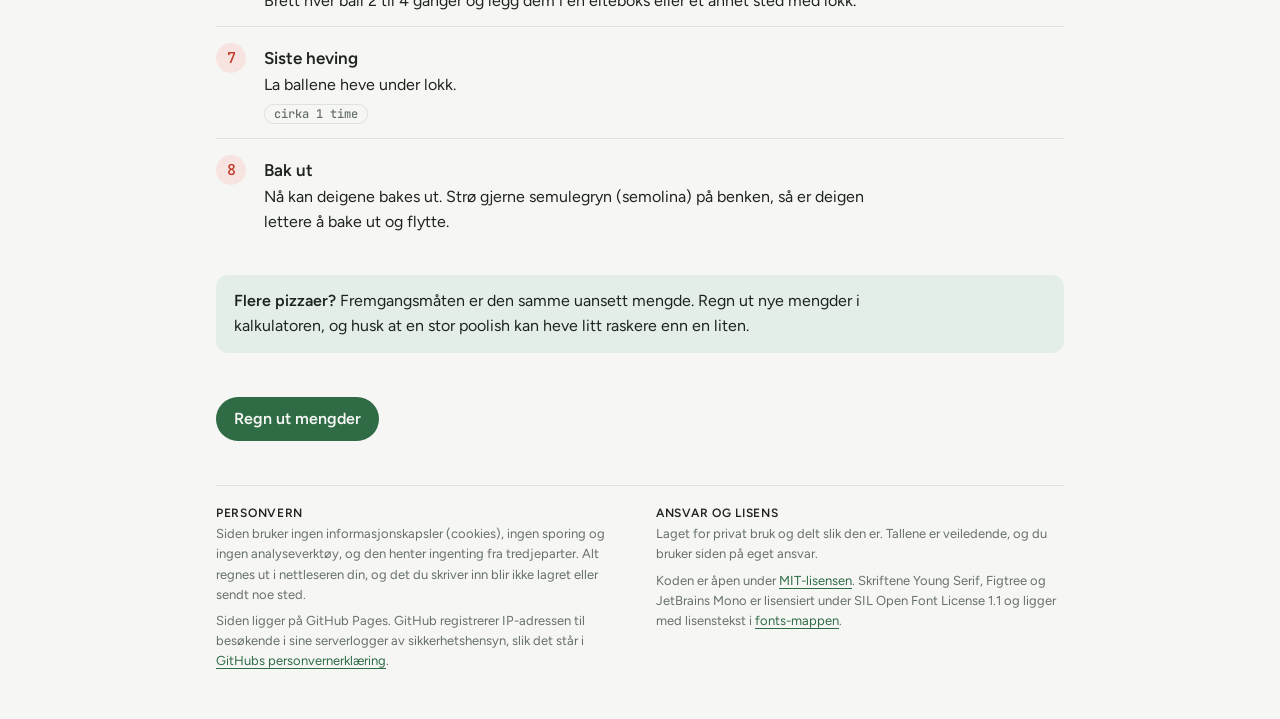
==== commit 7440d2d7: "Tilbake til forrige design This reverts commit 6fb9625.  Co-Authored-By: Claude Opus 5.5 <noreply@an" ====
--- a/fremgangsmate.html
+++ b/fremgangsmate.html
@@ -5,45 +5,41 @@
 <meta name="viewport" content="width=device-width, initial-scale=1">
 <title>Fremgangsmåte · Pizzadeig</title>
 <meta name="description" content="Steg for steg fra poolish til ferdig napolitansk pizza.">
-<meta name="theme-color" content="#c4202f">
-<link rel="icon" href="data:image/svg+xml,%3Csvg xmlns='http://www.w3.org/2000/svg' viewBox='0 0 32 32'%3E%3Ccircle cx='16' cy='16' r='14' fill='%23e2a85f'/%3E%3Ccircle cx='16' cy='16' r='10.5' fill='%23c4202f'/%3E%3Ccircle cx='12' cy='13' r='2.6' fill='%23fffdf4'/%3E%3Ccircle cx='20' cy='18' r='2.6' fill='%23fffdf4'/%3E%3Cellipse cx='15' cy='21' rx='2.4' ry='1.3' fill='%2317773f'/%3E%3C/svg%3E">
+<link rel="icon" href="data:image/svg+xml,%3Csvg xmlns='http://www.w3.org/2000/svg' viewBox='0 0 32 32'%3E%3Ccircle cx='16' cy='16' r='14' fill='%23e8c58a'/%3E%3Ccircle cx='16' cy='16' r='10.5' fill='%23c23b2a'/%3E%3Ccircle cx='12' cy='13' r='2.2' fill='%23f6f1e4'/%3E%3Ccircle cx='20' cy='18' r='2.2' fill='%23f6f1e4'/%3E%3Ccircle cx='14' cy='21' r='1.6' fill='%232f6b45'/%3E%3C/svg%3E">
 <link rel="stylesheet" href="style.css">
 <style>
-.btns { display: flex; flex-wrap: wrap; gap: 10px; margin-top: 18px; }
-.btn { display: inline-block; padding: 10px 20px; border-radius: 999px; font-weight: 600; text-decoration: none; border: 2px solid var(--red); }
-.btn.solid { background: var(--red); color: #fff; }
-.btn.solid:hover { filter: brightness(1.08); }
-.btn.ghost { color: var(--red); }
-.btn.ghost:hover { background: var(--red-soft); }
-
-.prep { display: grid; grid-template-columns: repeat(auto-fit, minmax(240px, 1fr)); gap: 14px; }
-.prep div { background: var(--surface); border: 1px solid var(--line); border-left: 4px solid var(--green); border-radius: 8px; padding: 14px 16px; }
-.prep b { display: block; font: 700 22px var(--hand); }
+.prep { display: grid; grid-template-columns: repeat(auto-fit, minmax(240px, 1fr)); gap: 12px; }
+.prep div { background: var(--surface); border: 1px solid var(--line); border-radius: 12px; padding: 14px 16px; }
+.prep b { display: block; font-weight: 600; }
 .prep span { color: var(--muted); font-size: 15px; }
-.phase { display: grid; gap: 10px; }
-.phase .section-title { padding-bottom: 10px; border-bottom: 3px double var(--line); }
-.phase.main .section-title small { color: var(--red); }
-ol.steps { list-style: none; counter-reset: s; margin: 0; padding: 0; }
-ol.steps li { counter-increment: s; display: grid; grid-template-columns: 52px 1fr; gap: 14px; padding: 14px 0; border-bottom: 1px dashed var(--line); }
+.phase { display: grid; gap: 14px; }
+.phase-head { display: flex; flex-wrap: wrap; align-items: baseline; justify-content: space-between; gap: 4px 16px; border-bottom: 2px solid var(--line); padding-bottom: 8px; }
+.phase-head h2 { font-family: var(--display); font-weight: 400; font-size: 28px; margin: 0; }
+.phase-head .when { font: 500 13px var(--mono); color: var(--muted); }
+.phase.pool .phase-head { border-color: var(--basil); }
+.phase.main .phase-head { border-color: var(--tomato); }
+ol.steps { list-style: none; counter-reset: s; margin: 0; padding: 0; display: grid; gap: 4px; }
+ol.steps li { counter-increment: s; display: grid; grid-template-columns: 36px 1fr; gap: 12px; padding: 12px 0; border-bottom: 1px solid var(--line); }
 ol.steps li:last-child { border-bottom: 0; }
-ol.steps li::before { content: counter(s); font: 400 24px var(--display); width: 46px; height: 46px; border-radius: 50%; display: grid; place-items: center; color: var(--green); border: 2px solid var(--green); background: var(--surface); }
-.phase.main ol.steps li::before { color: #fff; border-color: var(--red); background: var(--red); }
-ol.steps h3 { margin: 4px 0 2px; font-size: 18px; font-weight: 600; }
+ol.steps li::before { content: counter(s); font: 500 15px var(--mono); width: 30px; height: 30px; border-radius: 50%; display: grid; place-items: center; background: var(--basil-soft); color: var(--basil); }
+.phase.main ol.steps li::before { background: var(--tomato-soft); color: var(--tomato); }
+ol.steps h3 { margin: 2px 0 2px; font-size: 17px; font-weight: 600; }
 ol.steps p { margin: 0; max-width: 64ch; }
-.time { display: inline-block; margin-top: 8px; font: 700 13px var(--type); color: var(--ink); background: var(--paper); border: 1px dashed var(--muted); padding: 2px 10px; }
-.tip { background: var(--chalk-bg); color: var(--chalk); border: 8px solid var(--wood); border-radius: 6px; padding: 16px 20px; font: 500 22px/1.35 var(--hand); }
-.tip p { margin: 0; max-width: 60ch; }
-.tip strong { color: #f6c9c2; }
+.time { display: inline-block; margin-top: 6px; font: 500 12px var(--mono); color: var(--muted); border: 1px solid var(--line); border-radius: 999px; padding: 1px 9px; }
+.tip { background: var(--basil-soft); border-radius: 12px; padding: 14px 18px; }
+.tip p { margin: 0; max-width: 70ch; }
+.cta { display: inline-block; background: var(--basil); color: var(--bg); text-decoration: none; font-weight: 600; padding: 10px 18px; border-radius: 999px; }
+.cta:hover { filter: brightness(1.08); }
 </style>
 </head>
 <body>
-<div class="tricolore"></div>
-<div class="wrap"><nav class="site-nav" aria-label="Hovedmeny"><a class="brand" href="index.html"><svg viewBox="0 0 32 32" aria-hidden="true"><circle cx="16" cy="16" r="14" fill="#e2a85f"/><circle cx="16" cy="16" r="10.5" fill="#c4202f"/><circle cx="12" cy="13" r="2.6" fill="#fffdf4"/><circle cx="20" cy="18" r="2.6" fill="#fffdf4"/><ellipse cx="15" cy="21" rx="2.4" ry="1.3" fill="#17773f" transform="rotate(-20 15 21)"/><ellipse cx="20" cy="11" rx="2" ry="1.1" fill="#17773f" transform="rotate(30 20 11)"/></svg><span><b>Pizzadeig</b><i>napoletana</i></span></a><ul><li><a href="index.html">Forside</a></li><li><a href="kalkulator.html">Kalkulator</a></li><li><a href="fremgangsmate.html" aria-current="page">Fremgangsmåte</a></li></ul></nav></div>
-<header class="cloth small"><div class="wrap">
-  <div class="menu-card"><p class="eyebrow">Passo dopo passo</p><h1>Fremgangsmåte</h1><p class="lede">Fra poolish til ferdig pizza. Mengdene finner du i <a href="kalkulator.html">kalkulatoren</a>, så denne siden handler om hva du gjør og når.</p></div>
-  <canvas class="pizza" data-seed="5" role="img" aria-label="Tegning av en margherita"></canvas>
-</div></header>
-<main class="wrap content">
+<div class="wrap">
+  <nav class="site-nav" aria-label="Hovedmeny"><a class="brand" href="index.html"><svg viewBox="0 0 32 32" aria-hidden="true"><circle cx="16" cy="16" r="14" fill="#e8c58a"/><circle cx="16" cy="16" r="10.5" fill="#c23b2a"/><circle cx="12" cy="13" r="2.2" fill="#f6f1e4"/><circle cx="20" cy="18" r="2.2" fill="#f6f1e4"/><circle cx="14" cy="21" r="1.6" fill="#2f6b45"/></svg>Pizzadeig</a><ul><li><a href="index.html">Forside</a></li><li><a href="kalkulator.html">Kalkulator</a></li><li><a href="fremgangsmate.html" aria-current="page">Fremgangsmåte</a></li></ul></nav>
+  <header>
+    <h1>Fremgangsmåte</h1>
+    <p class="lede">Fra poolish til ferdig pizza. Mengdene finner du i <a href="kalkulator.html">kalkulatoren</a>, så denne siden handler bare om hva du gjør og når.</p>
+  </header>
+
   <section class="prep" aria-label="Før du starter">
     <div><b>Boks med lokk</b><span>Poolishen lages i en boks som passer i kjøleskapet.</span></div>
     <div><b>Vekt</b><span>Vei alt. En liten digitalvekt (smykkevekt) er fin til gjæren.</span></div>
@@ -51,7 +47,7 @@
   </section>
 
   <section class="phase pool">
-    <h2 class="section-title">Poolish<small>il giorno prima · dagen før, 13 til 25 timer</small></h2>
+    <div class="phase-head"><h2>Poolish</h2><span class="when">dagen før · 13 til 25 timer</span></div>
     <ol class="steps">
       <li><div><h3>Bland</h3><p>Ha mel, gjær og honning i boksen og hell over vannet. Rør med en skje til alt er blandet. Det tar bare et par minutter, poenget er å få melet rørt inn.</p></div></li>
       <li><div><h3>Lokk på, men ikke helt</h3><p>Legg på lokket og la det ene hjørnet stå åpent, så poolishen får litt luft.</p></div></li>
@@ -61,7 +57,7 @@
   </section>
 
   <section class="phase main">
-    <h2 class="section-title">Hoveddeig<small>il giorno della pizza · bakedagen, cirka 2 timer</small></h2>
+    <div class="phase-head"><h2>Hoveddeig</h2><span class="when">bakedagen · cirka 2 timer</span></div>
     <ol class="steps">
       <li><div><h3>Mel, poolish og salt</h3><p>Hell melet til hoveddeigen på benken. Hell hele poolishen og saltet over melet.</p></div></li>
       <li><div><h3>Elt</h3><p>Begynn å elte inn melet. Det tar litt tid, men ha troen: alt melet blir eltet inn til slutt, og etter hvert blir deigen litt klissete.</p></div></li>
@@ -75,10 +71,8 @@
   </section>
 
   <div class="tip"><p><strong>Flere pizzaer?</strong> Fremgangsmåten er den samme uansett mengde. Regn ut nye mengder i kalkulatoren, og husk at en stor poolish kan heve litt raskere enn en liten.</p></div>
-  <div class="btns"><a class="btn solid" href="kalkulator.html">Regn ut mengder</a></div>
-</main>
-<div class="site-foot"><div class="wrap">
-  <p class="ciao">Buon appetito!</p>
+  <p><a class="cta" href="kalkulator.html">Regn ut mengder</a></p>
+
   <footer class="about">
     <div>
       <h2>Personvern</h2>
@@ -88,11 +82,10 @@
     <div>
       <h2>Ansvar og lisens</h2>
       <p>Laget for privat bruk og delt slik den er. Tallene er veiledende, og du bruker siden på eget ansvar.</p>
-      <p>Koden er åpen under <a href="https://github.com/PederMyhrer/pizzadeig/blob/main/LICENSE" rel="noopener">MIT-lisensen</a>. Skriftene Abril Fatface, Caveat, Courier Prime og Figtree er lisensiert under SIL Open Font License 1.1 og ligger med lisenstekst i <a href="https://github.com/PederMyhrer/pizzadeig/tree/main/fonts" rel="noopener">fonts-mappen</a>.</p>
+      <p>Koden er åpen under <a href="https://github.com/PederMyhrer/pizzadeig/blob/main/LICENSE" rel="noopener">MIT-lisensen</a>. Skriftene Young Serif, Figtree og JetBrains Mono er lisensiert under SIL Open Font License 1.1 og ligger med lisenstekst i <a href="https://github.com/PederMyhrer/pizzadeig/tree/main/fonts" rel="noopener">fonts-mappen</a>.</p>
     </div>
   </footer>
-</div></div>
-<script src="pizza.js"></script>
+</div>
 
 </body>
 </html>
--- a/style.css
+++ b/style.css
@@ -1,30 +1,22 @@
-/* Pizzeria-stil: rutete duk, flaggstripe, plakattypografi, tavle og bestillingslapp */
-@font-face { font-family: "Abril Fatface"; src: url("fonts/abril-fatface-latin-400-normal.woff2") format("woff2"); font-weight: 400; font-display: swap; }
-@font-face { font-family: "Caveat"; src: url("fonts/caveat-latin-500-normal.woff2") format("woff2"); font-weight: 500; font-display: swap; }
-@font-face { font-family: "Caveat"; src: url("fonts/caveat-latin-700-normal.woff2") format("woff2"); font-weight: 700; font-display: swap; }
-@font-face { font-family: "Courier Prime"; src: url("fonts/courier-prime-latin-400-normal.woff2") format("woff2"); font-weight: 400; font-display: swap; }
-@font-face { font-family: "Courier Prime"; src: url("fonts/courier-prime-latin-700-normal.woff2") format("woff2"); font-weight: 700; font-display: swap; }
+/* Felles stil for alle sider: lokale fonter, fargetokens, meny og bunntekst */
+@font-face { font-family: "Young Serif"; src: url("fonts/young-serif-latin-400-normal.woff2") format("woff2"); font-weight: 400; font-display: swap; }
 @font-face { font-family: "Figtree"; src: url("fonts/figtree-latin-400-normal.woff2") format("woff2"); font-weight: 400; font-display: swap; }
 @font-face { font-family: "Figtree"; src: url("fonts/figtree-latin-500-normal.woff2") format("woff2"); font-weight: 500; font-display: swap; }
 @font-face { font-family: "Figtree"; src: url("fonts/figtree-latin-600-normal.woff2") format("woff2"); font-weight: 600; font-display: swap; }
+@font-face { font-family: "JetBrains Mono"; src: url("fonts/jetbrains-mono-latin-500-normal.woff2") format("woff2"); font-weight: 500; font-display: swap; }
 
 :root {
-  --bg: #fbf5ea; --surface: #fffdf8; --ink: #2b1d16; --muted: #7a6458; --line: #e8dbc7;
-  --red: #c4202f; --red-soft: #f8e1dc; --green: #17773f; --green-soft: #e1efe2;
-  --paper: #fffef8; --cloth: #fffaf1; --check: rgba(196, 32, 47, .42); --plate-shadow: rgba(80, 30, 15, .18);
-  --chalk-bg: #24302a; --chalk: #f3efe4; --chalk-dim: #c9c3b2; --wood: #8a5a33;
-  --display: "Abril Fatface", "Didot", Georgia, serif;
-  --hand: "Caveat", "Segoe Print", cursive;
+  --bg: #f6f7f4; --surface: #ffffff; --ink: #1f2420; --muted: #66706a;
+  --line: #dde2dc; --basil: #2f6b45; --basil-soft: #e3efe6; --tomato: #c23b2a; --tomato-soft: #f7e4e0;
+  --display: "Young Serif", Georgia, serif;
   --body: "Figtree", system-ui, sans-serif;
-  --type: "Courier Prime", "Courier New", monospace;
+  --mono: "JetBrains Mono", ui-monospace, monospace;
   color-scheme: light;
 }
 @media (prefers-color-scheme: dark) {
   :root {
-    --bg: #18110e; --surface: #221915; --ink: #f3e9dc; --muted: #b7a493; --line: #3a2c24;
-    --red: #ec5a4f; --red-soft: #3b1f1b; --green: #6cc28a; --green-soft: #1d2e22;
-    --paper: #2a201b; --cloth: #231915; --check: rgba(190, 40, 45, .38); --plate-shadow: rgba(0, 0, 0, .45);
-    --chalk-bg: #1c2621; --wood: #6b4527;
+    --bg: #141815; --surface: #1c211d; --ink: #e9ede8; --muted: #9aa49d;
+    --line: #2e3530; --basil: #7cc495; --basil-soft: #1f3327; --tomato: #ef7462; --tomato-soft: #3a211d;
     color-scheme: dark;
   }
 }
@@ -32,55 +24,25 @@
 *, *::before, *::after { box-sizing: border-box; }
 html { -webkit-text-size-adjust: 100%; }
 body { margin: 0; background: var(--bg); color: var(--ink); font-family: var(--body); font-size: 16px; line-height: 1.55; }
+.wrap { max-width: 880px; margin: 0 auto; padding-inline: 16px; padding-block: 0 48px; display: grid; gap: 28px; }
 h1, h2, h3 { text-wrap: balance; }
-a { color: var(--red); text-underline-offset: 3px; }
-a:focus-visible, button:focus-visible, input:focus-visible { outline: 2px solid var(--red); outline-offset: 2px; }
-.wrap { max-width: 960px; margin: 0 auto; padding-inline: 16px; }
-.content { display: grid; gap: 40px; padding-block: 40px 56px; }
-
-/* Flaggstripe */
-.tricolore { height: 6px; background: linear-gradient(90deg, #17773f 0 33.33%, #fbf8f0 33.33% 66.66%, #c4202f 66.66%); }
+h1 { font-family: var(--display); font-weight: 400; font-size: clamp(30px, 6.5vw, 46px); line-height: 1.1; margin: 0; }
+.lede { color: var(--muted); margin: 8px 0 0; max-width: 60ch; font-size: 17px; }
+.num { font-family: var(--mono); font-variant-numeric: tabular-nums; }
+a { color: var(--basil); text-underline-offset: 3px; }
+a:focus-visible, button:focus-visible, input:focus-visible { outline: 2px solid var(--basil); outline-offset: 2px; }
 
 /* Meny */
-.site-nav { display: flex; flex-wrap: wrap; align-items: center; justify-content: space-between; gap: 8px 20px; padding-block: 14px; }
-.brand { display: inline-flex; align-items: center; gap: 10px; color: var(--ink); text-decoration: none; line-height: 1; }
-.brand svg { width: 34px; height: 34px; flex: none; }
-.brand b { font-family: var(--display); font-weight: 400; font-size: 24px; letter-spacing: .01em; }
-.brand i { display: block; font: 700 17px var(--hand); color: var(--red); font-style: normal; margin-top: 2px; }
-.site-nav ul { display: flex; flex-wrap: wrap; gap: 4px; list-style: none; margin: 0; padding: 0; }
-.site-nav ul a { display: block; padding: 6px 14px; border-radius: 999px; color: var(--ink); text-decoration: none; font-weight: 600; font-size: 15px; }
-.site-nav ul a:hover { background: var(--red-soft); }
-.site-nav ul a[aria-current="page"] { background: var(--red); color: #fff; }
-
-/* Rutete duk med tallerken */
-.cloth { background-color: var(--cloth);
-  background-image:
-    linear-gradient(90deg, var(--check) 50%, transparent 50%),
-    linear-gradient(var(--check) 50%, transparent 50%);
-  background-size: 44px 44px; border-block: 1px solid var(--line); }
-.cloth .wrap { padding-block: 40px; display: grid; grid-template-columns: minmax(0, 1fr) auto; align-items: center; gap: 24px 32px; }
-.menu-card { background: var(--paper); border-radius: 6px; padding: 28px 30px; box-shadow: 0 18px 40px var(--plate-shadow); position: relative; outline: 1px solid var(--ink); outline-offset: -10px; min-width: 0; }
-.menu-card .eyebrow { font: 700 22px var(--hand); color: var(--red); margin: 0; }
-.menu-card h1 { font-family: var(--display); font-weight: 400; font-size: clamp(38px, 8vw, 64px); line-height: 1.02; margin: 2px 0 10px; letter-spacing: .005em; }
-.menu-card .lede { margin: 0; color: var(--muted); max-width: 52ch; font-size: 17px; }
-canvas.pizza { display: block; width: min(340px, 78vw); aspect-ratio: 1; max-width: 100%; }
-.cloth.small .wrap { padding-block: 28px; }
-.cloth.small canvas.pizza { width: 150px; }
-@media (max-width: 680px) {
-  .cloth .wrap { grid-template-columns: 1fr; justify-items: center; }
-  .cloth.small canvas.pizza { display: none; }
-  .menu-card { padding: 24px 22px; }
-}
-
-/* Seksjonstitler */
-.section-title { font-family: var(--display); font-weight: 400; font-size: clamp(28px, 5vw, 36px); margin: 0; line-height: 1.1; }
-.section-title small { display: block; font: 700 21px var(--hand); color: var(--green); margin-top: 2px; }
+.site-nav { display: flex; flex-wrap: wrap; align-items: center; justify-content: space-between; gap: 8px 20px; padding-block: 18px; border-bottom: 1px solid var(--line); }
+.brand { display: inline-flex; align-items: center; gap: 10px; font-family: var(--display); font-size: 20px; color: var(--ink); text-decoration: none; }
+.brand svg { width: 26px; height: 26px; flex: none; }
+.site-nav ul { display: flex; gap: 4px; list-style: none; margin: 0; padding: 0; }
+.site-nav ul a { display: block; padding: 6px 12px; border-radius: 999px; color: var(--muted); text-decoration: none; font-weight: 500; font-size: 15px; }
+.site-nav ul a:hover { color: var(--ink); background: var(--surface); }
+.site-nav ul a[aria-current="page"] { color: var(--basil); background: var(--basil-soft); }
 
 /* Bunntekst */
-.site-foot { border-top: 6px solid transparent; border-image: linear-gradient(90deg, #17773f 0 33.33%, #fbf8f0 33.33% 66.66%, #c4202f 66.66%) 1; background: var(--surface); }
-.site-foot .wrap { padding-block: 28px 36px; display: grid; gap: 20px; }
-.ciao { font: 700 30px var(--hand); color: var(--red); margin: 0; }
-footer.about { color: var(--muted); font-size: 13px; display: grid; grid-template-columns: repeat(auto-fit, minmax(260px, 1fr)); gap: 16px 32px; }
-footer.about h2 { font: 600 12px var(--body); letter-spacing: .08em; text-transform: uppercase; color: var(--ink); margin: 0 0 4px; }
+footer.about { border-top: 1px solid var(--line); padding-top: 20px; color: var(--muted); font-size: 13px; display: grid; grid-template-columns: repeat(auto-fit, minmax(260px, 1fr)); gap: 16px 32px; }
+footer.about h2 { font: 600 12px var(--body); letter-spacing: .06em; text-transform: uppercase; color: var(--ink); margin: 0 0 4px; }
 footer.about p { margin: 0; max-width: 70ch; }
 footer.about p + p { margin-top: 6px; }
